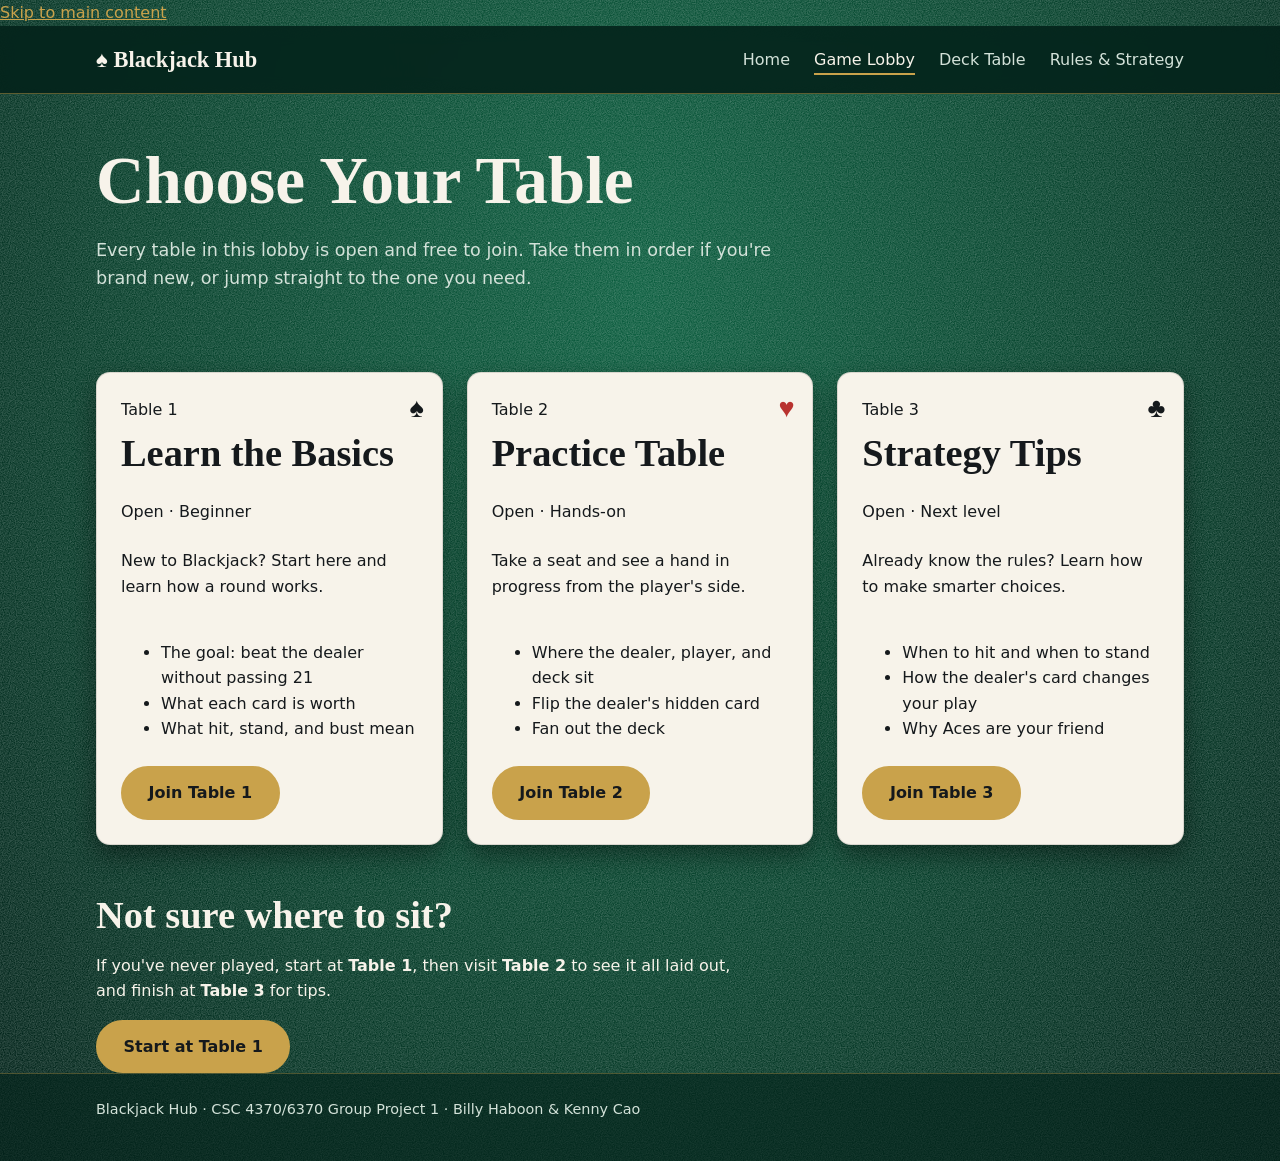
==== lobby.html @ c53c7ac5 "Add initial lobby.html for game lobby page" ====
<!DOCTYPE html>
<html lang="en">
<head>
  <meta charset="UTF-8">
  <meta name="viewport" content="width=device-width, initial-scale=1.0">
  <meta name="description" content="Choose your table: learn the basics, explore the practice table, or pick up strategy tips.">
  <title>Game Lobby | Blackjack Hub</title>
  <link rel="stylesheet" href="styles.css">
</head>
<body>
  <a class="skip-link" href="#main-content">Skip to main content</a>

  <header class="site-header">
    <div class="container">
      <a class="brand" href="index.html">♠ Blackjack Hub</a>
      <nav aria-label="Main navigation">
        <ul class="nav-list">
          <li><a href="index.html">Home</a></li>
          <li><a href="lobby.html" aria-current="page">Game Lobby</a></li>
          <li><a href="table.html">Deck Table</a></li>
          <li><a href="rules.html">Rules &amp; Strategy</a></li>
        </ul>
      </nav>
    </div>
  </header>

  <main id="main-content">
    <div class="page-intro container">
      <h1>Choose Your Table</h1>
      <p>Every table in this lobby is open and free to join. Take them in order if you're brand new, or jump straight to the one you need.</p>
    </div>

    <section class="section container" aria-label="Available tables">
      <div class="grid">

        <article class="card table-sign" data-suit="♠">
          <span class="table-no">Table 1</span>
          <h2>Learn the Basics</h2>
          <p class="table-status"><span class="status-dot" aria-hidden="true"></span> Open &middot; Beginner</p>
          <p>New to Blackjack? Start here and learn how a round works.</p>
          <ul class="learn-list">
            <li>The goal: beat the dealer without passing 21</li>
            <li>What each card is worth</li>
            <li>What hit, stand, and bust mean</li>
          </ul>
          <a class="btn" href="rules.html#basics">Join Table 1</a>
        </article>

        <article class="card card--red table-sign" data-suit="♥">
          <span class="table-no">Table 2</span>
          <h2>Practice Table</h2>
          <p class="table-status"><span class="status-dot" aria-hidden="true"></span> Open &middot; Hands-on</p>
          <p>Take a seat and see a hand in progress from the player's side.</p>
          <ul class="learn-list">
            <li>Where the dealer, player, and deck sit</li>
            <li>Flip the dealer's hidden card</li>
            <li>Fan out the deck</li>
          </ul>
          <a class="btn" href="table.html">Join Table 2</a>
        </article>

        <article class="card table-sign" data-suit="♣">
          <span class="table-no">Table 3</span>
          <h2>Strategy Tips</h2>
          <p class="table-status"><span class="status-dot" aria-hidden="true"></span> Open &middot; Next level</p>
          <p>Already know the rules? Learn how to make smarter choices.</p>
          <ul class="learn-list">
            <li>When to hit and when to stand</li>
            <li>How the dealer's card changes your play</li>
            <li>Why Aces are your friend</li>
          </ul>
          <a class="btn" href="rules.html#strategy">Join Table 3</a>
        </article>

      </div>
    </section>

    <section class="container" aria-labelledby="start-title">
      <div class="rules-block lobby-help">
        <h2 id="start-title">Not sure where to sit?</h2>
        <p>If you've never played, start at <strong>Table 1</strong>, then visit <strong>Table 2</strong> to see it all laid out, and finish at <strong>Table 3</strong> for tips.</p>
        <a class="btn" href="rules.html#basics">Start at Table 1</a>
      </div>
    </section>
  </main>

  <footer class="site-footer">
    <div class="container">
      <p>Blackjack Hub &middot; CSC 4370/6370 Group Project 1 &middot; Billy Haboon &amp; Kenny Cao</p>
    </div>
  </footer>
</body>
</html>
---- styles.css ----
/* ==========================================================
   Blackjack Hub - shared stylesheet (CSC 4370 Project 1)
   Every page links to this ONE file. Change a value in :root
   and the whole site updates.
   ========================================================== */

/* 1. DESIGN TOKENS: the "paint cans" every page pulls from */
:root {
  /* Colors: felt-green table, ivory playing-card paper, red, brass */
  --felt-edge:  #03221A;   /* dark outer edge of the table (vignette) */
  --felt-mid:   #06402B;   /* mid-tone of the felt */
  --felt:       #0B5E3F;   /* bright center of the felt */
  --ivory:      #F7F3EA;   /* cards + main text on felt */
  --ink:        #15191C;   /* text on ivory, black chips */
  --suit-red:   #B8322F;   /* hearts/diamonds, red chips */
  --brass:      #C9A24B;   /* buttons, focus ring, table print */
  --muted:      #D3E2D9;   /* secondary text on felt */

  /* Type: system fonts only, so nothing external can fail to load */
  --font-display: Georgia, "Times New Roman", serif;
  --font-body: system-ui, -apple-system, "Segoe UI", Roboto, Helvetica, Arial, sans-serif;

  /* Spacing + shape */
  --space-1: 0.5rem;
  --space-2: 1rem;
  --space-3: 1.5rem;
  --space-4: 3rem;
  --space-5: 5rem;
  --radius: 14px;
  --max-width: 68rem;

  /* Felt grain: a tiny SVG noise pattern drawn by the browser (no image file) */
  --grain: url("data:image/svg+xml;utf8,<svg xmlns='http://www.w3.org/2000/svg' width='220' height='220'><filter id='n'><feTurbulence type='fractalNoise' baseFrequency='0.85' numOctaves='2' stitchTiles='stitch'/><feColorMatrix values='0 0 0 0 1  0 0 0 0 1  0 0 0 0 1  0.35 0 0 0 -0.08'/></filter><rect width='100%' height='100%' filter='url(%23n)'/></svg>");
}

/* 2. BASE: sensible defaults for the whole site */
*, *::before, *::after { box-sizing: border-box; }

body {
  margin: 0;
  font-family: var(--font-body);
  line-height: 1.6;
  color: var(--ivory);
  /* Layers, top to bottom: grain, then a glow that fades to dark edges (vignette) */
  background:
    var(--grain),
    radial-gradient(ellipse at 50% 25%, var(--felt) 0%, var(--felt-mid) 55%, var(--felt-edge) 100%);
  background-color: var(--felt-edge);
  min-height: 100vh;
  display: flex;
  flex-direction: column;
}

h1, h2, h3 {
  font-family: var(--font-display);
  line-height: 1.15;
  margin: 0 0 var(--space-2);
}
h1 { font-size: clamp(2.4rem, 6vw, 4.2rem); }
h2 { font-size: clamp(1.7rem, 3.5vw, 2.4rem); }
h3 { font-size: 1.3rem; }
p  { margin: 0 0 var(--space-2); max-width: 65ch; }

a { color: var(--brass); }
img { max-width: 100%; height: auto; }

/* Keyboard users can always see where they are */
:focus-visible {
  outline: 3px solid var(--brass);
  outline-offset: 3px;
  border-radius: 4px;
}

/* 3. LAYOUT HELPERS */
.container {
  width: min(100% - 2rem, var(--max-width));
  margin-inline: auto;
}
main { flex: 1; }
.section { padding-block: var(--space-4); }

/* Grid that adds/removes columns by itself as the screen changes */
.grid {
  display: grid;
  grid-template-columns: repeat(auto-fit, minmax(16rem, 1fr));
  gap: var(--space-3);
}

/* 4. NAVIGATION: same on every page, sticks to the top while scrolling */
.site-header {
  position: sticky;
  top: 0;
  z-index: 100;
  background: rgba(3, 34, 26, 0.88);
  -webkit-backdrop-filter: blur(8px);
  backdrop-filter: blur(8px);
  border-bottom: 1px solid rgba(201, 162, 75, 0.45);   /* thin brass line */
}
.site-header .container {
  display: flex;
  flex-wrap: wrap;
  align-items: center;
  justify-content: space-between;
  gap: var(--space-2);
  padding-block: var(--space-2);
}
.brand {
  font-family: var(--font-display);
  font-size: 1.4rem;
  font-weight: bold;
  color: var(--ivory);
  text-decoration: none;
}
.nav-list {
  display: flex;
  flex-wrap: wrap;
  gap: var(--space-1) var(--space-3);
  list-style: none;
  margin: 0;
  padding: 0;
}
.nav-list a {
  color: var(--muted);
  text-decoration: none;
  padding-block: 0.25rem;
  border-bottom: 2px solid transparent;
  transition: color 0.25s ease, border-color 0.25s ease;
}
.nav-list a:hover,
.nav-list a:focus-visible,
.nav-list a[aria-current="page"] {
  color: var(--ivory);
  border-bottom-color: var(--brass);
}

/* 5. BUTTONS */
.btn {
  display: inline-block;
  padding: 0.75rem 1.6rem;
  font: inherit;
  font-weight: 600;
  text-decoration: none;
  color: var(--ink);
  background: var(--brass);
  border: 2px solid var(--brass);
  border-radius: 999px;
  transition: transform 0.25s ease, box-shadow 0.25s ease, background 0.25s ease;
}
.btn:hover,
.btn:focus-visible {
  transform: translateY(-3px);
  box-shadow: 0 8px 18px rgba(0, 0, 0, 0.4);
  background: #D8B45C;
}
.btn--ghost {
  background: transparent;
  color: var(--ink);
  border-color: var(--ink);
}
.btn--ghost:hover,
.btn--ghost:focus-visible { background: var(--ink); color: var(--ivory); }

/* 6. CARDS: ivory like real playing-card paper, with a suit in the corner */
.card {
  position: relative;
  background: var(--ivory);
  color: var(--ink);
  border-radius: var(--radius);
  padding: var(--space-3);
  border: 1px solid rgba(0, 0, 0, 0.12);
  box-shadow: 0 10px 24px rgba(0, 0, 0, 0.4);
  display: flex;
  flex-direction: column;
  align-items: flex-start;
  gap: var(--space-1);
  transition: transform 0.3s ease, box-shadow 0.3s ease;
}
.card::after {
  content: attr(data-suit);              /* reads the suit from the HTML */
  position: absolute;
  top: 0.9rem;
  right: 1.1rem;
  font-size: 1.7rem;
  font-family: var(--font-display);
}
.card--red::after { color: var(--suit-red); }
.card:hover,
.card:focus-within {
  transform: translateY(-6px);
  box-shadow: 0 18px 32px rgba(0, 0, 0, 0.5);
}
.card .btn { margin-top: auto; }

/* A drawn playing card (pure CSS, no images) */
.play-card {
  position: relative;
  width: 8.5rem;
  aspect-ratio: 5 / 7;
  background: var(--ivory);
  color: var(--ink);
  border-radius: 10px;
  border: 1px solid rgba(0, 0, 0, 0.2);
  box-shadow: 0 14px 26px rgba(0, 0, 0, 0.55);
  font-family: var(--font-display);
}
.play-card .rank { position: absolute; top: 0.5rem; left: 0.7rem; font-size: 1.7rem; font-weight: bold; }
.play-card .suit { position: absolute; inset: 0; display: grid; place-items: center; font-size: 3.4rem; }
.play-card--red { color: var(--suit-red); }

/* A poker chip (pure CSS): edge stripes + dashed inner ring */
.chip {
  --chip: var(--suit-red);
  position: relative;
  display: block;
  width: 4.6rem;
  aspect-ratio: 1;
  border-radius: 50%;
  background:
    radial-gradient(circle, var(--chip) 0 52%, transparent 53%),
    repeating-conic-gradient(var(--chip) 0 20deg, #F4EFE3 20deg 40deg);
  box-shadow: inset 0 0 0 0.3rem var(--chip), 0 8px 14px rgba(0, 0, 0, 0.55);
}
.chip::after {
  content: "";
  position: absolute;
  inset: 20%;
  border-radius: 50%;
  border: 2px dashed rgba(244, 239, 227, 0.85);
}
.chip--black { --chip: #1F2326; }
.chip--brass { --chip: var(--brass); }

/* 7. HOME PAGE HERO */
.hero .container {
  display: grid;
  grid-template-columns: 1.1fr 1fr;
  align-items: center;
  gap: var(--space-4);
  padding-block: var(--space-5);
}
.hero p { color: var(--muted); font-size: 1.15rem; }

/* The table artwork: a hand of cards and chips */
.table-art {
  display: flex;
  flex-direction: column;
  align-items: center;
}
.hand {
  display: flex;
  justify-content: center;
  animation: float 4s ease-in-out infinite;
}
.hand .play-card:first-child { transform: rotate(-9deg) translateX(1.2rem); }
.hand .play-card:last-child  { transform: rotate(9deg) translateX(-1.2rem); }

.chips {
  display: flex;
  align-self: flex-end;
  margin: -1.2rem 1.5rem 0 0;
  position: relative;
  z-index: 2;
  animation: float 5s ease-in-out 0.6s infinite;
}
.chips .chip + .chip { margin-left: -1.6rem; }

/* Gentle floating motion: down, up, back down */
@keyframes float {
  0%, 100% { transform: translateY(0); }
  50%      { transform: translateY(-14px); }
}

/* The ONE entrance animation on the site: the hero deals in on page load */
@keyframes deal-in {
  from { opacity: 0; transform: translateY(18px); }
  to   { opacity: 1; transform: translateY(0); }
}
.hero .container { animation: deal-in 0.8s ease-out both; }

/* 8. FOOTER */
.site-footer {
  border-top: 1px solid rgba(201, 162, 75, 0.35);
  background: rgba(3, 34, 26, 0.6);
  padding-block: var(--space-3);
  color: var(--muted);
  font-size: 0.9rem;
}

/* 9. RESPONSIVE: phones */
@media (max-width: 40rem) {
  .hero .container { grid-template-columns: 1fr; padding-block: var(--space-4); }
  .table-art { order: -1; }
  .play-card { width: 6.5rem; }
  .chip { width: 3.6rem; }
}

/* ==========================================================
   9b. DECK TABLE PAGE (table.html)
   ========================================================== */

/* Page heading + hint */
.page-intro { padding-block: var(--space-4) var(--space-2); }
.page-intro p { color: var(--muted); font-size: 1.1rem; }

/* The table: a felt surface inside a dark wooden rail, with a thin brass edge.
   CSS Grid splits it into named areas: dealer, turn, player, and deck. */
.table {
  --felt-bright: #0E6B49;
  display: grid;
  grid-template-columns: 1fr 14rem;
  grid-template-areas:
    "dealer deck"
    "turn   deck"
    "player deck";
  gap: var(--space-3);
  padding: var(--space-4) var(--space-3);
  border: 14px solid #2A1A12;                    /* wooden rail */
  border-radius: 32px;
  background:
    var(--grain),
    radial-gradient(ellipse at center, var(--felt-bright) 0%, var(--felt) 75%);
  box-shadow:
    inset 0 0 0 3px rgba(201, 162, 75, 0.6),     /* brass line */
    inset 0 0 70px rgba(0, 0, 0, 0.55),          /* darker toward the edge */
    0 24px 44px rgba(0, 0, 0, 0.5);              /* shadow under the table */
}
.zone-dealer { grid-area: dealer; }
.zone-player { grid-area: player; }
.zone-turn   { grid-area: turn; display: grid; place-items: center; }
.zone-deck   { grid-area: deck; display: grid; place-items: center; align-content: center; gap: var(--space-2); }

.zone { display: flex; flex-direction: column; align-items: center; gap: var(--space-1); }
.zone h2 { font-size: 1.5rem; margin: 0; }
.total { margin: 0; color: var(--muted); }
.cards { display: flex; flex-wrap: wrap; justify-content: center; align-items: flex-start; gap: var(--space-3); margin-top: var(--space-1); }
.slot { margin: 0; display: flex; flex-direction: column; align-items: center; gap: var(--space-1); }
.slot figcaption { font-size: 0.9rem; color: var(--muted); }

/* ---- The pulsing "YOUR TURN" badge (keyframe animation) ---- */
.turn-badge {
  padding: 0.5rem 1.6rem;
  font-weight: 700;
  letter-spacing: 0.1em;
  text-transform: uppercase;
  color: var(--ivory);
  background: rgba(0, 0, 0, 0.3);
  border: 2px solid var(--brass);
  border-radius: 999px;
  animation: pulse 2.2s ease-in-out infinite;
}
@keyframes pulse {
  0%, 100% { transform: scale(1);    box-shadow: 0 0 0 0 rgba(201, 162, 75, 0.55); }
  50%      { transform: scale(1.06); box-shadow: 0 0 0 14px rgba(201, 162, 75, 0); }
}

/* ---- The back of a card (a red diagonal pattern with an ivory border) ---- */
.card-back {
  background: repeating-linear-gradient(45deg, #A82B28 0 7px, #8A211F 7px 14px);
  border: 0.45rem solid var(--ivory);
  border-radius: 10px;
  box-shadow: 0 14px 26px rgba(0, 0, 0, 0.55);
}

/* ---- The card flip (transform + transition) ----
   Each flip-card holds TWO faces back to back. Rotating the inner box
   180 degrees around the vertical axis turns the card over. */
.flip-card {
  width: 8.5rem;
  aspect-ratio: 5 / 7;
  perspective: 900px;              /* gives the spin its 3D depth */
  cursor: pointer;
}
.flip-inner {
  position: relative;
  width: 100%;
  height: 100%;
  transform-style: preserve-3d;    /* keep both faces in 3D space */
  transition: transform 0.7s ease;
}
.flip-card:hover .flip-inner,
.flip-card:focus .flip-inner {     /* hover for mouse, focus for keyboard */
  transform: rotateY(180deg);
}
.flip-face {
  position: absolute;
  inset: 0;
  width: 100%;
  height: 100%;
  aspect-ratio: auto;
  -webkit-backface-visibility: hidden;
  backface-visibility: hidden;     /* hide a face when it points away from you */
}
.flip-front { transform: rotateY(180deg); }   /* starts turned away, so the back shows first */

/* ---- The deck: stacked card backs that fan out (transform + transition) ----
   Each card gets a number --i (0 to 4) in the HTML. The fan uses that number
   to decide how far to rotate each card. */
.deck {
  position: relative;
  width: 7rem;
  aspect-ratio: 5 / 7;
  cursor: pointer;
}
.deck-card {
  position: absolute;
  inset: 0;
  transform-origin: 50% 120%;      /* pivot below the card, like a hand of cards */
  transform: translate(calc(var(--i) * 2px), calc(var(--i) * -3px));
  transition: transform 0.5s ease;
}
.deck:hover .deck-card,
.deck:focus .deck-card {
  transform: rotate(calc((var(--i) - 2) * 7deg));
}

/* Small screens: stack everything in one column */
@media (max-width: 52rem) {
  .table {
    grid-template-columns: 1fr;
    grid-template-areas: "dealer" "turn" "player" "deck";
    border-width: 10px;
    padding-inline: var(--space-2);
  }
  .zone-deck { padding-bottom: var(--space-2); }
  .flip-card, .zone .play-card { width: 6.5rem; }
  .cards { gap: var(--space-2); }
}

/* 10. ACCESSIBILITY: respect "reduce motion" settings */
@media (prefers-reduced-motion: reduce) {
  *, *::before, *::after {
    animation: none !important;
    transition: none !important;
  }
}
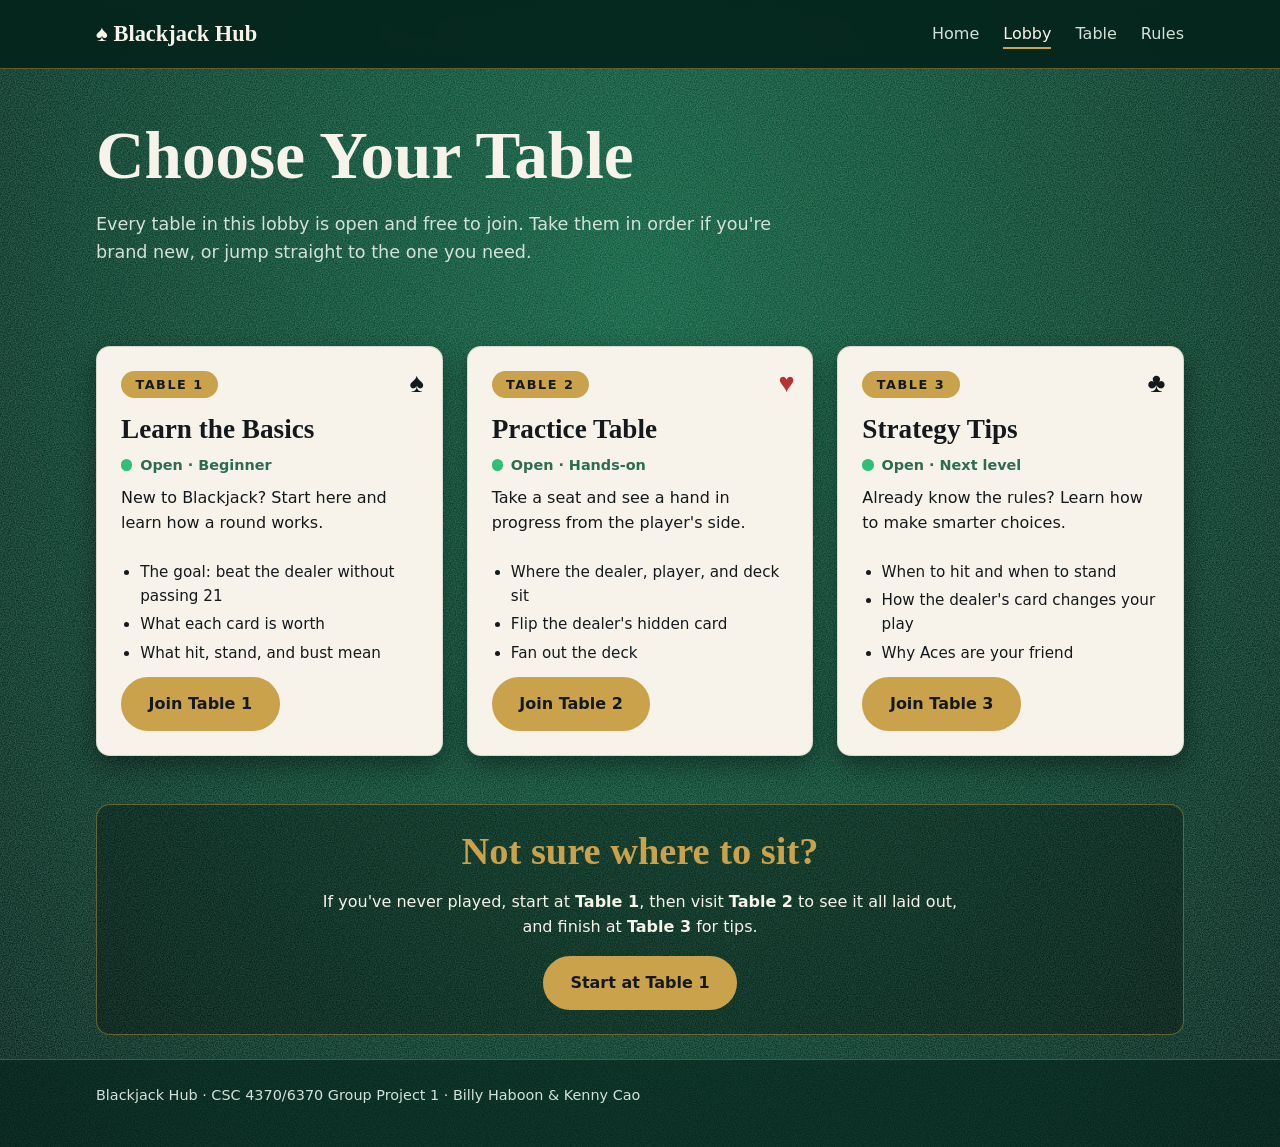
==== commit b1c1a45b: "Update navigation links in lobby.html" ====
--- a/lobby.html
+++ b/lobby.html
@@ -16,9 +16,9 @@
       <nav aria-label="Main navigation">
         <ul class="nav-list">
           <li><a href="index.html">Home</a></li>
-          <li><a href="lobby.html" aria-current="page">Game Lobby</a></li>
-          <li><a href="table.html">Deck Table</a></li>
-          <li><a href="rules.html">Rules &amp; Strategy</a></li>
+          <li><a href="lobby.html" aria-current="page">Lobby</a></li>
+          <li><a href="table.html">Table</a></li>
+          <li><a href="rules.html">Rules</a></li>
         </ul>
       </nav>
     </div>
--- a/styles.css
+++ b/styles.css
@@ -432,4 +432,193 @@
     animation: none !important;
     transition: none !important;
   }
-}+}
+
+/* ==========================================================
+   9c. EXTRAS FOR lobby.html AND rules.html
+   (added on top of the shared stylesheet; reuses its colors)
+   ========================================================== */
+
+/* Skip link: appears only when a keyboard user tabs to it */
+.skip-link {
+  position: absolute;
+  left: 1rem;
+  top: -4rem;
+  z-index: 200;
+  padding: 0.6rem 1rem;
+  background: var(--brass);
+  color: var(--ink);
+  font-weight: 700;
+  border-radius: 8px;
+  transition: top 0.2s ease;
+}
+.skip-link:focus { top: 1rem; }
+
+/* "On this page" jump links */
+.on-this-page {
+  display: flex;
+  flex-wrap: wrap;
+  gap: var(--space-1);
+  list-style: none;
+  margin: 0 0 var(--space-3);
+  padding: 0;
+}
+.on-this-page a {
+  display: block;
+  padding: 0.4rem 1rem;
+  color: var(--ivory);
+  text-decoration: none;
+  border: 2px solid var(--brass);
+  border-radius: 999px;
+  transition: background 0.25s ease, color 0.25s ease;
+}
+.on-this-page a:hover,
+.on-this-page a:focus-visible { background: var(--brass); color: var(--ink); }
+
+/* Each rules section sits in a dark panel on the felt */
+.rules-block {
+  background: rgba(0, 0, 0, 0.28);
+  border: 1px solid rgba(201, 162, 75, 0.45);
+  border-radius: var(--radius);
+  padding: var(--space-3);
+  margin-bottom: var(--space-3);
+  scroll-margin-top: 6rem;          /* keeps headings clear of the sticky nav */
+}
+.rules-block h2 { color: var(--brass); }
+
+.note {
+  padding: 0.75rem 1rem;
+  background: rgba(201, 162, 75, 0.15);
+  border-left: 5px solid var(--brass);
+  border-radius: 8px;
+}
+
+/* Card values table */
+.value-table {
+  width: 100%;
+  margin-bottom: var(--space-2);
+  border-collapse: collapse;
+  background: var(--ivory);
+  color: var(--ink);
+  border-radius: 10px;
+  overflow: hidden;
+}
+.value-table caption {
+  text-align: left;
+  padding-bottom: 0.5rem;
+  color: var(--muted);
+  font-style: italic;
+}
+.value-table th,
+.value-table td {
+  padding: 0.75rem 1rem;
+  text-align: left;
+  border-bottom: 1px solid #d9d2bf;
+}
+.value-table thead th { background: var(--felt-mid); color: var(--ivory); }
+.value-table tbody tr:last-child th,
+.value-table tbody tr:last-child td { border-bottom: 0; }
+.value-table tbody tr { transition: background 0.2s ease; }
+.value-table tbody tr:hover { background: #ece4cf; }
+
+/* Hit / Stand / Bust boxes */
+.action-box {
+  background: var(--ivory);
+  color: var(--ink);
+  border-left: 6px solid var(--brass);
+  border-radius: 10px;
+  padding: var(--space-2) var(--space-3);
+}
+.action-box h3 { margin-bottom: 0.25rem; }
+.action-box p { margin: 0; }
+.action-box--bust { border-left-color: var(--suit-red); }
+.action-box--bust h3 { color: var(--suit-red); }
+
+/* Example hands built from small cards */
+.example-hand {
+  background: rgba(0, 0, 0, 0.25);
+  border-radius: 10px;
+  padding: var(--space-2) var(--space-3);
+}
+.example-cards { display: flex; gap: var(--space-1); margin-bottom: var(--space-1); }
+.mini-card {
+  display: flex;
+  align-items: center;
+  justify-content: center;
+  width: 3.4rem;
+  aspect-ratio: 5 / 7;
+  background: var(--ivory);
+  color: var(--ink);
+  font-family: var(--font-display);
+  font-size: 1.2rem;
+  font-weight: bold;
+  border-radius: 8px;
+  border: 1px solid rgba(0, 0, 0, 0.2);
+  box-shadow: 0 6px 12px rgba(0, 0, 0, 0.45);
+  transition: transform 0.25s ease;
+}
+.mini-card:hover { transform: translateY(-6px) rotate(-3deg); }
+.mini-card--red { color: var(--suit-red); }
+.hand-total { margin: 0; font-weight: 700; }
+.hand-total--win { color: var(--brass); }
+.hand-total--lose { color: #FF9A8F; }
+
+.tips-list { padding-left: 1.25rem; max-width: 65ch; }
+.tips-list li { margin-bottom: var(--space-1); }
+
+@media (max-width: 40rem) {
+  .rules-block { padding: var(--space-2); }
+  .value-table th, .value-table td { padding: 0.6rem; }
+}
+
+/* ==========================================================
+   9d. LOBBY: "table signs" (only lobby.html uses these)
+   ========================================================== */
+
+/* Brass plaque at the top of each card, like a numbered table sign */
+.table-no {
+  padding: 0.2rem 0.9rem;
+  background: var(--brass);
+  color: var(--ink);
+  font-size: 0.8rem;
+  font-weight: 700;
+  letter-spacing: 0.12em;
+  text-transform: uppercase;
+  border-radius: 999px;
+}
+.table-sign h2 { font-size: 1.7rem; margin: var(--space-1) 0 0; }
+
+/* "Open" status light with a soft glowing pulse */
+.table-status {
+  display: flex;
+  align-items: center;
+  gap: 0.5rem;
+  margin: 0;
+  font-size: 0.9rem;
+  font-weight: 600;
+  color: #2E6B4F;
+}
+.status-dot {
+  width: 0.7rem;
+  height: 0.7rem;
+  background: #2FBF7A;
+  border-radius: 50%;
+  animation: glow 2s ease-in-out infinite;
+}
+@keyframes glow {
+  0%, 100% { box-shadow: 0 0 0 0 rgba(47, 191, 122, 0.6); }
+  50%      { box-shadow: 0 0 0 7px rgba(47, 191, 122, 0); }
+}
+
+/* "What you'll find here" list inside each table card */
+.learn-list {
+  margin: 0;
+  padding-left: 1.2rem;
+  font-size: 0.95rem;
+}
+.learn-list li { margin-bottom: 0.25rem; }
+
+/* Help panel at the bottom of the lobby */
+.lobby-help { text-align: center; }
+.lobby-help p { margin-inline: auto; }
+
